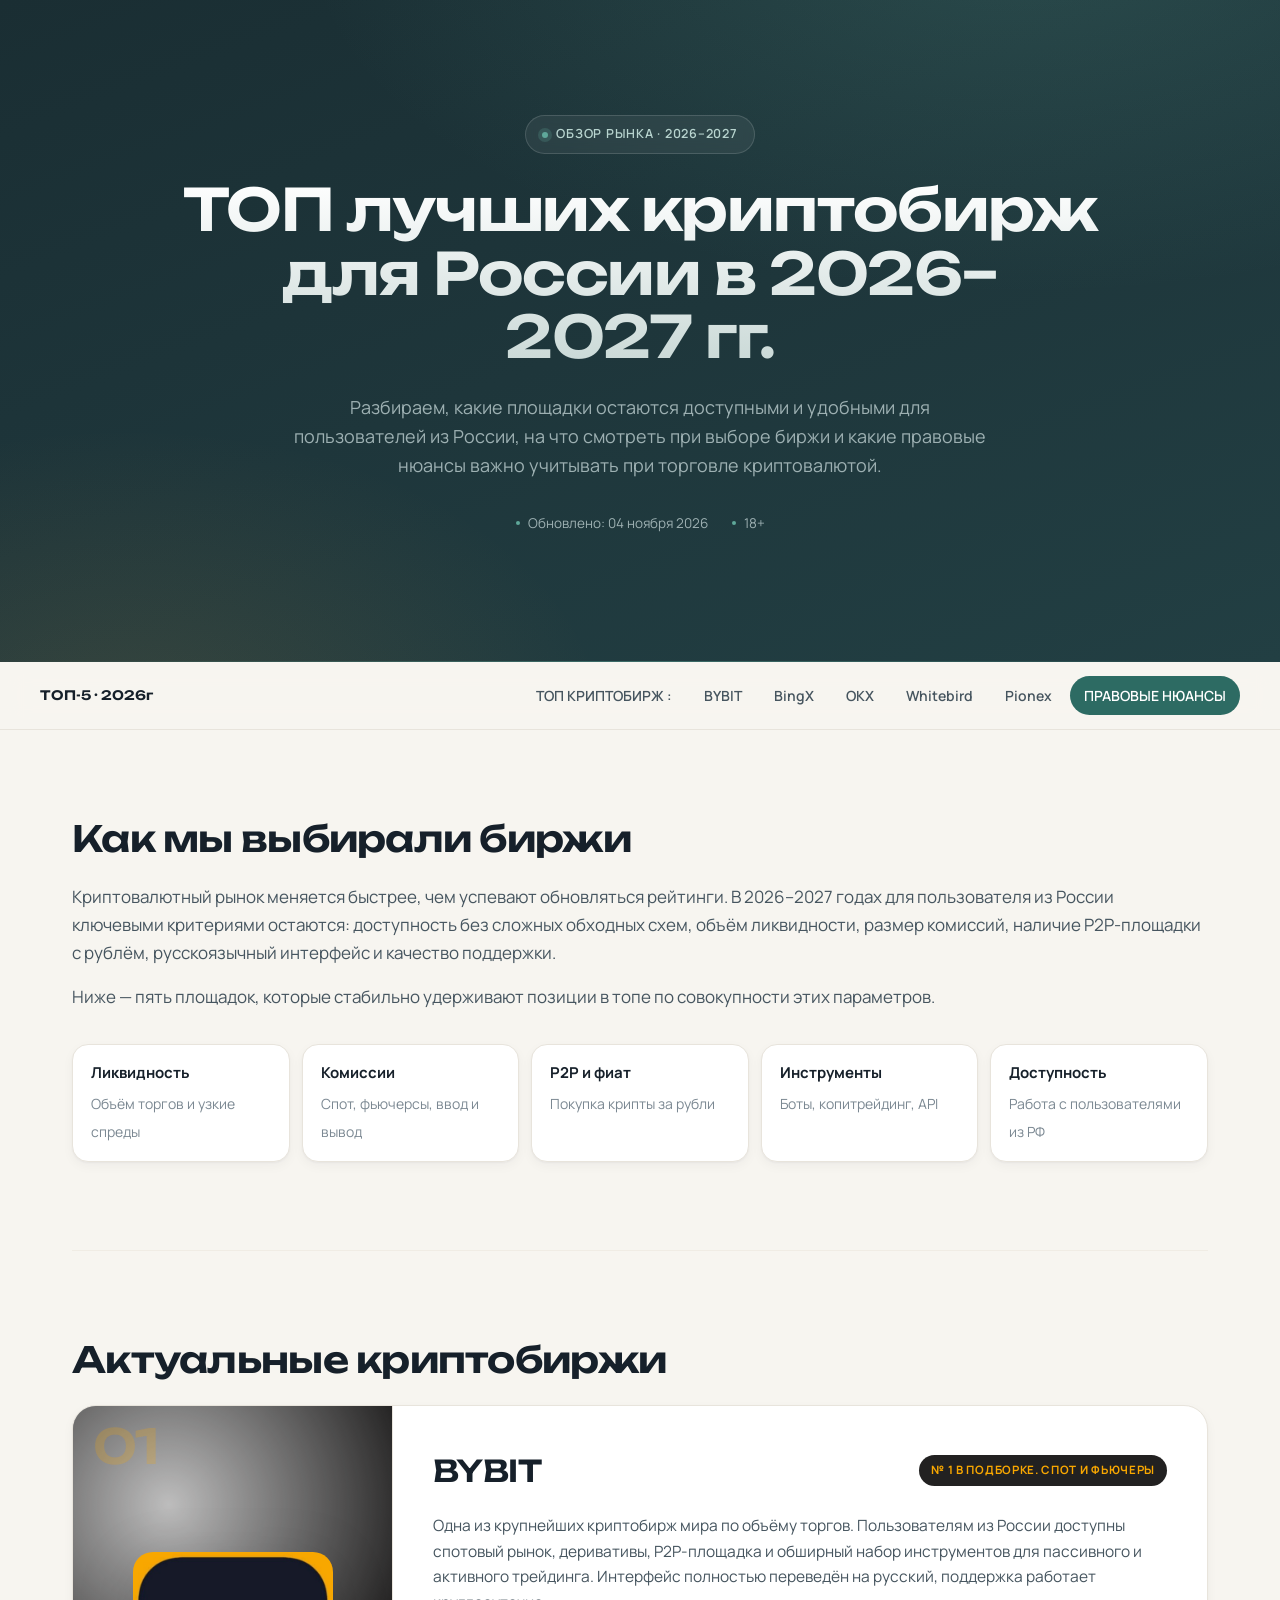
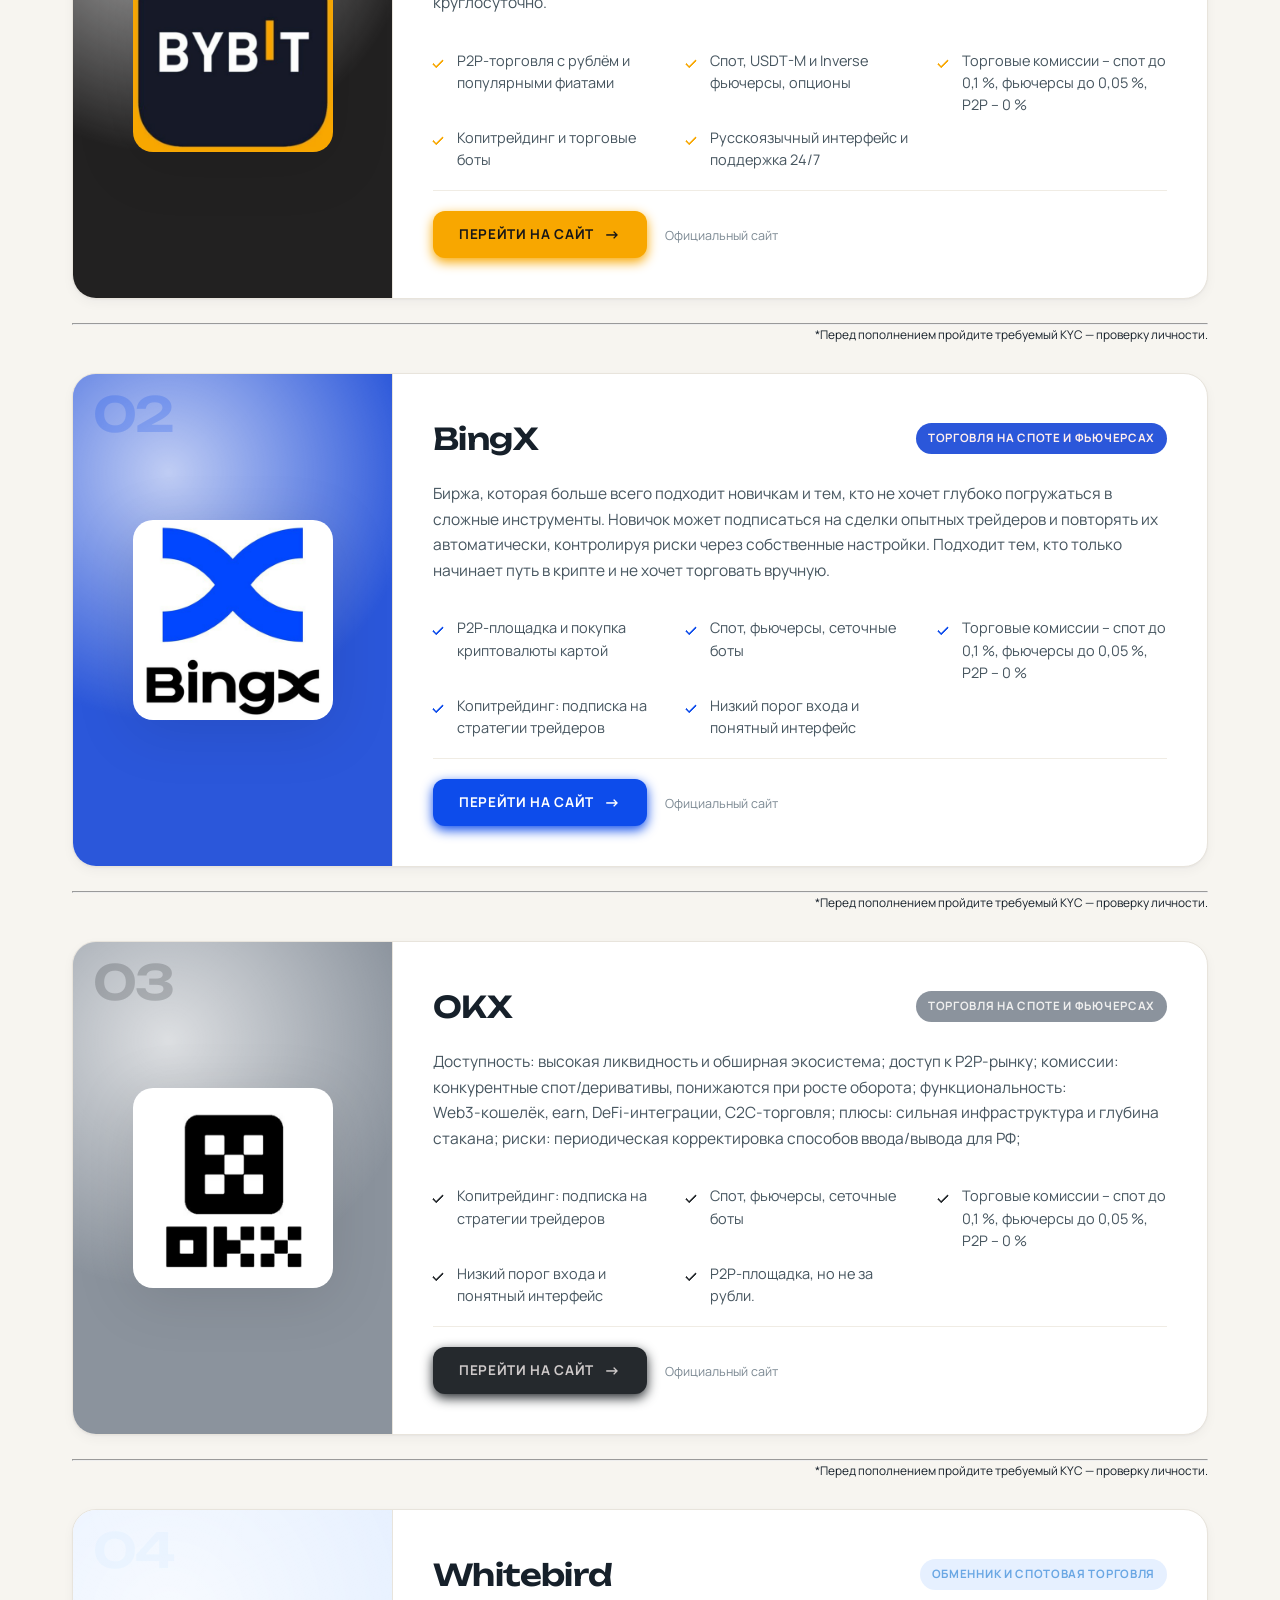
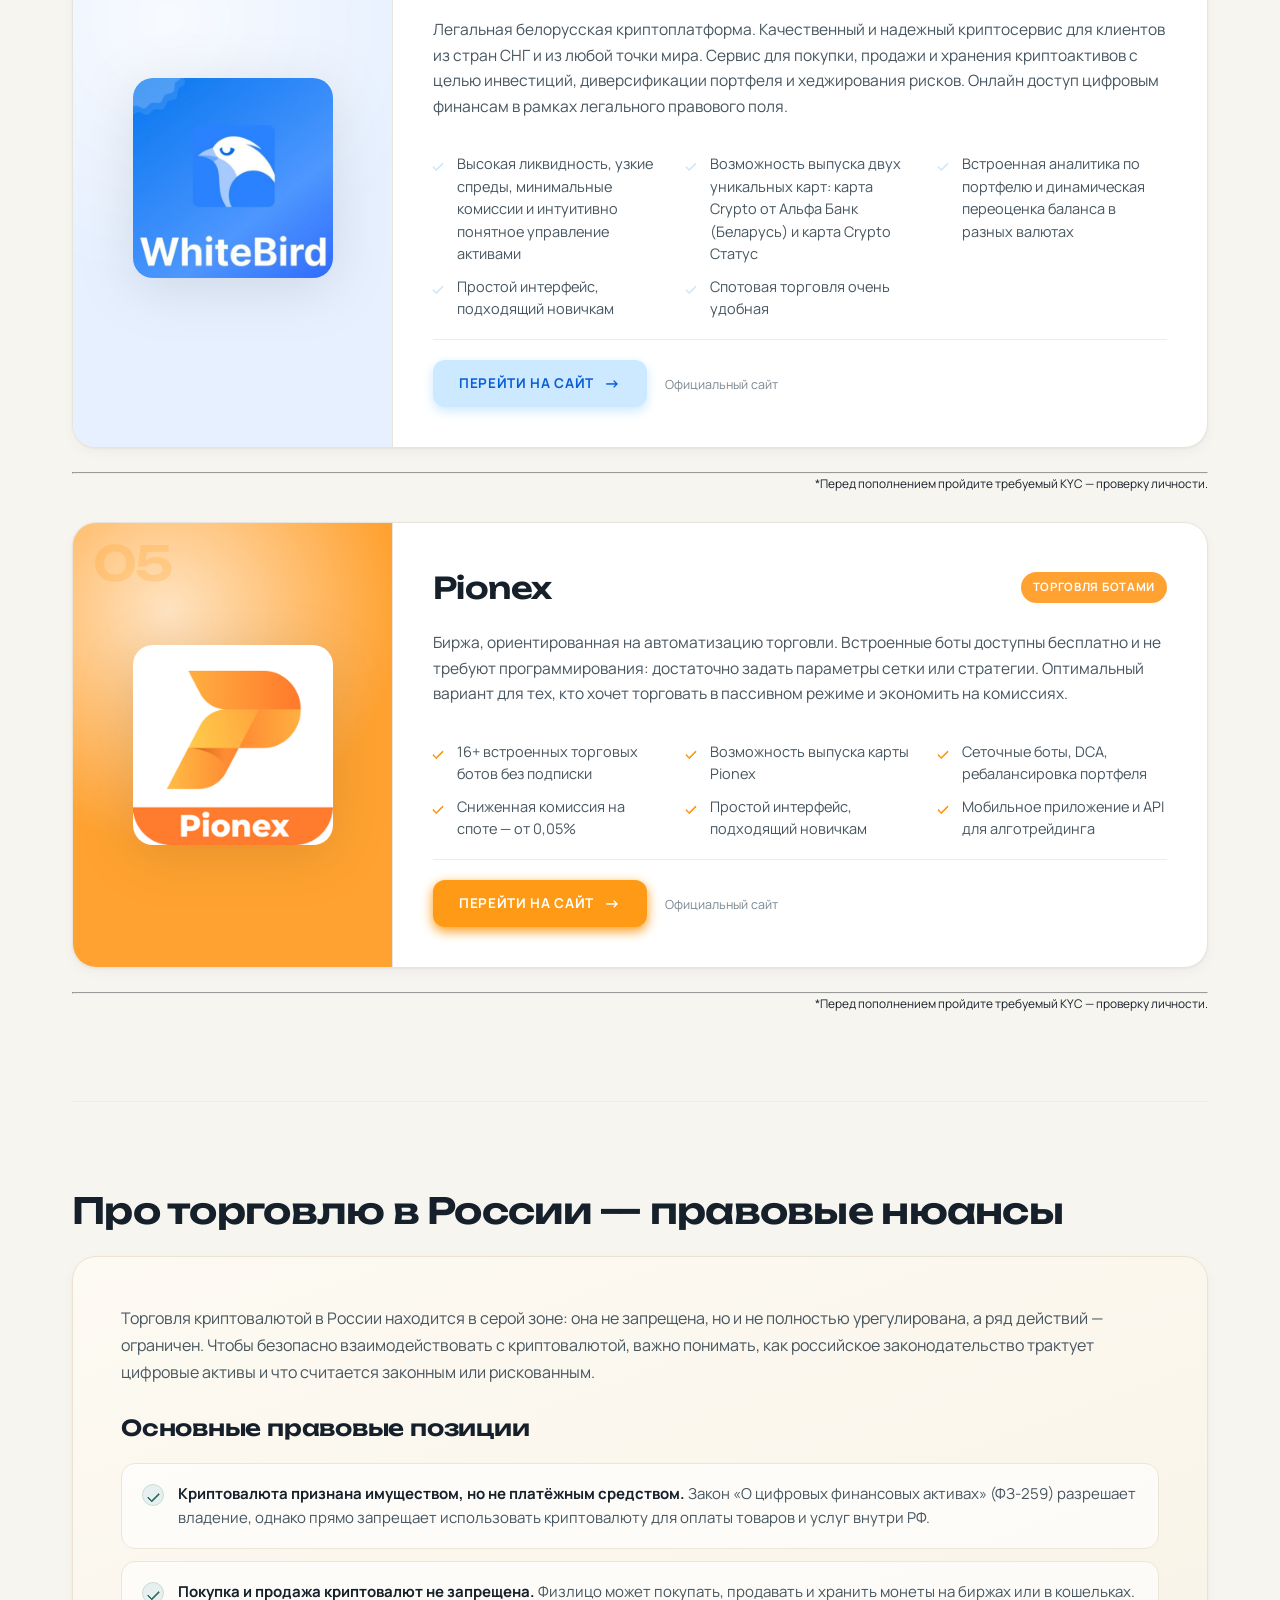
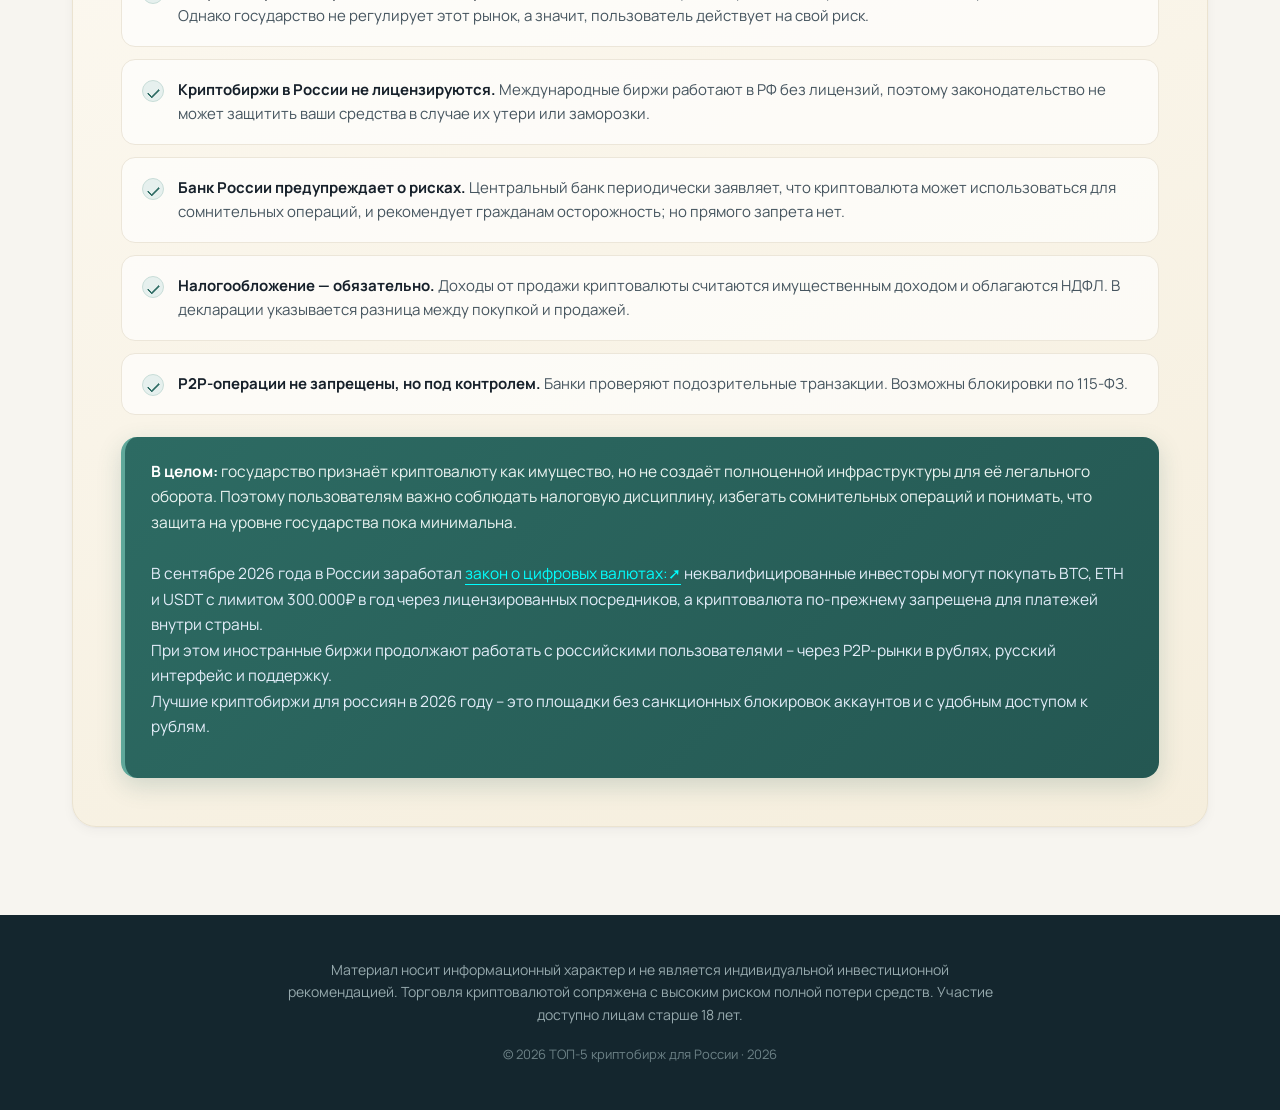
==== index.html @ c6a9bbd7 "add meta teg yandex" ====
<!DOCTYPE html>
<html lang="ru">
  <head>
    <meta charset="UTF-8" />
    <meta
      name="viewport"
      content="width=device-width, initial-scale=1, viewport-fit=cover"
    />
    <meta name="theme-color" content="#1a2e33" />

    <!-- ======================= БАЗОВЫЕ SEO-МЕТАТЕГИ ======================= -->
    <title>ТОП лучших криптобирж для России в 2026г</title>
    <meta
      name="description"
      content="Обзор актуальных криптобирж для пользователей из России в 2026–2027 годах: BYBIT, BingX, OKX, Whitebird, Pionex. Условия, комиссии, возможности и правовые нюансы торговли криптовалютой в РФ."
    />
    <meta
      name="keywords"
      content="криптобиржи для России, BYBIT для россиян, BingX, OKX, Whitebird, Pionex, P2P криптовалюта рубли, торговля криптовалютой в России, правовые нюансы криптовалют"
    />
    <meta name="author" content="akezhev" />
    <link rel="canonical" href="https://github.com/akezhev/Crypto-Review" />

    <!-- ======================== Яндекс =============================== -->
    <meta name="yandex-verification" content="6fc8ce5b889b27c7" />

    <!-- ======================= ИНДЕКСАЦИЯ ======================= -->
    <meta
      name="robots"
      content="index, follow, max-snippet:-1, max-image-preview:large, max-video-preview:-1"
    />
    <meta name="googlebot" content="index, follow" />
    <meta name="yandex" content="index, follow" />

    <!-- ======================= OPEN GRAPH ======================= -->
    <meta property="og:type" content="article" />
    <meta
      property="og:title"
      content="ТОП лучших криптобирж для России в 2026–2027 гг."
    />
    <meta
      property="og:description"
      content="BYBIT, BingX, OKX, Whitebird, Pionex — обзор актуальных криптобирж и правовые нюансы торговли криптовалютой в России."
    />
    <meta
      property="og:url"
      content="https://github.com/akezhev/Crypto-Review"
    />
    <meta
      property="og:image"
      content="https://github.com/akezhev/Crypto-Review/images/og-preview.png"
    />
    <meta property="og:image:width" content="1200" />
    <meta property="og:image:height" content="630" />
    <meta
      property="og:image:alt"
      content="ТОП-5 криптобирж для России в 2026–2027 гг."
    />
    <meta property="og:locale" content="ru_RU" />
    <meta property="og:site_name" content="ТОП-5 криптобирж · 2026–2027" />
    <meta
      property="article:published_time"
      content="2026-10-30T08:00:00+03:00"
    />
    <meta
      property="article:modified_time"
      content="2026-10-30T08:00:00+03:00"
    />
    <meta property="article:author" content="akezhev" />
    <meta property="article:section" content="Криптовалюты" />

    <!-- ======================= TWITTER / X CARDS ======================= -->
    <meta name="twitter:card" content="summary_large_image" />
    <meta
      name="twitter:title"
      content="ТОП-10 лучших криптобирж для России в 2026–2027 гг."
    />
    <meta
      name="twitter:description"
      content="BYBIT, BingX, OKX, Whitebird, Pionex — обзор актуальных криптобирж и правовые нюансы торговли криптовалютой в России."
    />
    <meta
      name="twitter:image"
      content="https://github.com/akezhev/Crypto-Review/images/og-preview.png"
    />
    <meta
      name="twitter:image:alt"
      content="ТОП-5 криптобирж для России в 2026г"
    />

    <!-- ======================= МИКРОРАЗМЕТКА SCHEMA.ORG ======================= -->
    <script type="application/ld+json">
      {
        "@context": "https://schema.org",
        "@type": "Article",
        "headline": "ТОП-10 лучших криптобирж для России в 2026–2027 гг.",
        "description": "Обзор актуальных криптобирж для пользователей из России: BYBIT, BingX, Pionex. Правовые нюансы торговли криптовалютой.",
        "image": [
          "https://github.com/akezhev/Crypto-Review/images/og-preview.png"
        ],
        "author": {
          "@type": "Person",
          "name": "akezhev",
          "url": "https://github.com/akezhev/Crypto-Review"
        },
        "publisher": {
          "@type": "Organization",
          "name": "ТОП-10 криптобирж · 2026–2027",
          "logo": {
            "@type": "ImageObject",
            "url": "https://github.com/akezhev/Crypto-Review/images/logo.png"
          }
        },
        "datePublished": "2026-10-30",
        "dateModified": "2026-10-30",
        "inLanguage": "ru",
        "articleSection": "Криптовалюты",
        "keywords": "криптобиржи для России, BYBIT, BingX, Pionex, P2P, правовые нюансы"
      }
    </script>

    <!-- ======================= ШРИФТЫ И СТИЛИ ======================= -->
    <link rel="preconnect" href="https://fonts.googleapis.com" />
    <link rel="preconnect" href="https://fonts.gstatic.com" crossorigin />
    <link
      href="https://fonts.googleapis.com/css2?family=Manrope:wght@400;500;600;700;800&family=Unbounded:wght@500;600;700&display=swap"
      rel="stylesheet"
    />

    <link rel="stylesheet" href="style.css" />
    <link rel="stylesheet" href="standarts.css" />
    <link
      rel="icon"
      href="data:image/svg+xml,<svg xmlns='http://www.w3.org/2000/svg' viewBox='0 0 100 100'><text y='.9em' font-size='90'>₿</text></svg>"
    />
  </head>
  <body>
    <div class="progress" id="progress" aria-hidden="true"></div>

    <!-- ================= HERO ================= -->
    <header class="hero">
      <div class="container hero__inner">
        <span class="badge">Обзор рынка · 2026–2027</span>

        <h1 class="hero__title">
          ТОП лучших криптобирж<br />
          для России в 2026–2027&nbsp;гг.
        </h1>

        <p class="hero__lead">
          Разбираем, какие площадки остаются доступными и удобными для
          пользователей из России, на что смотреть при выборе биржи и какие
          правовые нюансы важно учитывать при торговле криптовалютой.
        </p>

        <ul class="hero__meta">
          <li>Обновлено: 04 ноября 2026</li>
          <li>18+</li>
        </ul>
      </div>
    </header>

    <!-- ================= NAV ================= -->
    <nav class="topnav" aria-label="Навигация по статье">
      <div class="container topnav__inner">
        <span class="topnav__title">ТОП-5 · 2026г</span>
        <ul class="topnav__list">
          <li><a href="#intro">ТОП КРИПТОБИРЖ :</a></li>
          <li><a href="#bybit">BYBIT</a></li>
          <li><a href="#bingx">BingX</a></li>
          <li><a href="#okx">OKX</a></li>
          <li><a href="#whitebird">Whitebird</a></li>
          <li><a href="#pionex">Pionex</a></li>
          <li><a href="#legal">ПРАВОВЫЕ НЮАНСЫ</a></li>
        </ul>
      </div>
    </nav>

    <!-- ================= MAIN ================= -->
    <main>
      <div class="container">
        <!-- INTRO -->
        <section id="intro" class="section reveal">
          <h2 class="section__title">Как мы выбирали биржи</h2>
          <p>
            Криптовалютный рынок меняется быстрее, чем успевают обновляться
            рейтинги. В 2026–2027 годах для пользователя из России ключевыми
            критериями остаются: доступность без сложных обходных схем, объём
            ликвидности, размер комиссий, наличие P2P-площадки с рублём,
            русскоязычный интерфейс и качество поддержки.
          </p>
          <p>
            Ниже — пять площадок, которые стабильно удерживают позиции в топе по
            совокупности этих параметров.
          </p>

          <ul class="criteria">
            <li>
              <strong>Ликвидность</strong
              ><span>Объём торгов и узкие спреды</span>
            </li>
            <li>
              <strong>Комиссии</strong><span>Спот, фьючерсы, ввод и вывод</span>
            </li>
            <li>
              <strong>P2P и фиат</strong><span>Покупка крипты за рубли</span>
            </li>
            <li>
              <strong>Инструменты</strong><span>Боты, копитрейдинг, API</span>
            </li>
            <li>
              <strong>Доступность</strong
              ><span>Работа с пользователями из РФ</span>
            </li>
          </ul>
        </section>

        <!-- EXCHANGES -->
        <section class="section" id="exchanges">
          <h2 class="section__title">Актуальные криптобиржи</h2>

          <!-- BYBIT -->
          <article
            class="exchange reveal"
            id="bybit"
            style="
              --brand: #f8a700;
              --brand-soft: #222121;
              --brand-ink: #f8a700;
              --btn-text: #161617;
            "
          >
            <div class="exchange__media">
              <span class="exchange__num" aria-hidden="true">01</span>
              <img
                src="images/bybit.png"
                alt="Лого BYBIT"
                loading="lazy"
                width="480"
                height="480"
              />
              <span class="exchange__placeholder" aria-hidden="true"
                >BYBIT</span
              >
            </div>

            <div class="exchange__body">
              <div class="exchange__head">
                <h3 class="exchange__title">BYBIT</h3>
                <span class="tag">№ 1 в подборке. Cпот и фьючеры</span>
              </div>

              <p class="exchange__desc">
                Одна из крупнейших криптобирж мира по объёму торгов.
                Пользователям из России доступны спотовый рынок, деривативы,
                P2P-площадка и обширный набор инструментов для пассивного и
                активного трейдинга. Интерфейс полностью переведён на русский,
                поддержка работает круглосуточно.
              </p>

              <ul class="features">
                <li>P2P-торговля с рублём и популярными фиатами</li>
                <li>Спот, USDT-M и Inverse фьючерсы, опционы</li>
                <li>
                  Торговые комиссии – спот до 0,1 %, фьючерсы до 0,05 %, P2P – 0
                  %
                </li>
                <li>Копитрейдинг и торговые боты</li>
                <li>Русскоязычный интерфейс и поддержка 24/7</li>
              </ul>

              <div class="exchange__footer">
                <a
                  class="btn"
                  href="#"
                  data-ref="bybit"
                  target="_blank"
                  rel="noopener noreferrer nofollow sponsored"
                >
                  Перейти на сайт
                </a>
                <a
                  class="link_offical_site"
                  href="https://www.bybit.com/invite?ref=460JR2&medium=referral&utm_campaign=evergreen&share_to=link"
                  data-ref="bybit"
                  target="_blank"
                  rel="noopener noreferrer nofollow sponsored"
                  ><span class="note">Официальный сайт</span></a
                >
              </div>
            </div>
          </article>
          <hr />
          <div style="text-align: right; font-size: 0.7em">
            <span
              >*Перед пополнением пройдите требуемый KYC — проверку
              личности.</span
            >
          </div>
          <br />

          <!-- BingX -->
          <article
            class="exchange reveal"
            id="bingx"
            style="
              --brand: #0d4ceb;
              --brand-soft: #2b57da;
              --brand-ink: #ffeeee;
              --btn-text: #ffffff;
            "
          >
            <div class="exchange__media">
              <span class="exchange__num" aria-hidden="true">02</span>
              <img
                src="images/bingx.png"
                alt="Лого BingX"
                loading="lazy"
                width="480"
                height="480"
              />
              <span class="exchange__placeholder" aria-hidden="true"
                >BingX</span
              >
            </div>

            <div class="exchange__body">
              <div class="exchange__head">
                <h3 class="exchange__title">BingX</h3>
                <span class="tag">Торговля на споте и фьючерсах</span>
              </div>

              <p class="exchange__desc">
                Биржа, которая больше всего подходит новичкам и тем, кто не
                хочет глубоко погружаться в сложные инструменты. Новичок может
                подписаться на сделки опытных трейдеров и повторять их
                автоматически, контролируя риски через собственные настройки.
                Подходит тем, кто только начинает путь в крипте и не хочет
                торговать вручную.
              </p>

              <ul class="features">
                <li>P2P-площадка и покупка криптовалюты картой</li>
                <li>Спот, фьючерсы, сеточные боты</li>
                <li>
                  Торговые комиссии – спот до 0,1 %, фьючерсы до 0,05 %, P2P – 0
                  %
                </li>
                <li>Копитрейдинг: подписка на стратегии трейдеров</li>
                <li>Низкий порог входа и понятный интерфейс</li>
              </ul>

              <div class="exchange__footer">
                <a
                  class="btn"
                  href="#"
                  data-ref="bingx"
                  target="_blank"
                  rel="noopener noreferrer nofollow sponsored"
                >
                  Перейти на сайт
                </a>
                <a
                  class="link_offical_site"
                  href="https://bingxdao.com/invite/PMY2YU/"
                  data-ref="bingx"
                  target="_blank"
                  rel="noopener noreferrer nofollow sponsored"
                  ><span class="note">Официальный сайт</span></a
                >
              </div>
            </div>
          </article>
          <hr />
          <div style="text-align: right; font-size: 0.7em">
            <span
              >*Перед пополнением пройдите требуемый KYC — проверку
              личности.</span
            >
          </div>
          <br />

          <!-- OKX -->
          <article
            class="exchange reveal"
            id="okx"
            style="
              --brand: #25292d;
              --brand-soft: #8b939d;
              --brand-ink: #efefef;
              --btn-text: #cfcaca;
            "
          >
            <div class="exchange__media">
              <span class="exchange__num" aria-hidden="true">03</span>
              <img
                src="images/okx.png"
                alt="Лого OKX"
                loading="lazy"
                width="480"
                height="480"
              />
              <span class="exchange__placeholder" aria-hidden="true">OKX</span>
            </div>

            <div class="exchange__body">
              <div class="exchange__head">
                <h3 class="exchange__title">OKX</h3>
                <span class="tag">Торговля на споте и фьючерсах</span>
              </div>

              <p class="exchange__desc">
                Доступность: высокая ликвидность и обширная экосистема; доступ к
                P2P‑рынку; комиссии: конкурентные спот/деривативы, понижаются
                при росте оборота; функциональность: Web3‑кошелёк, earn,
                DeFi‑интеграции, C2C‑торговля; плюсы: сильная инфраструктура и
                глубина стакана; риски: периодическая корректировка способов
                ввода/вывода для РФ;
              </p>

              <ul class="features">
                <li>Копитрейдинг: подписка на стратегии трейдеров</li>
                <li>Спот, фьючерсы, сеточные боты</li>
                <li>
                  Торговые комиссии – спот до 0,1 %, фьючерсы до 0,05 %, P2P – 0
                  %
                </li>
                <li>Низкий порог входа и понятный интерфейс</li>
                <li>P2P-площадка, но не за рубли.</li>
              </ul>

              <div class="exchange__footer">
                <a
                  class="btn"
                  href="#"
                  data-ref="okx"
                  target="_blank"
                  rel="noopener noreferrer nofollow sponsored"
                >
                  Перейти на сайт
                </a>
                <a
                  class="link_offical_site"
                  href="https://www.okx.com/ru/download?pageSource=referral&channelId=vcrypto&first_ref=cryptop.online&deeplink=okx%3A%2F%2Fminiapp%3Fappid%3Dreferral%26pageurl%3D%252Freferral%252Fhome%26dragToDismiss%3D1%26requireauth%3D1%26openMiniProgramStyle%3D1"
                  data-ref="okx"
                  target="_blank"
                  rel="noopener noreferrer nofollow sponsored"
                  ><span class="note">Официальный сайт</span></a
                >
              </div>
            </div>
          </article>
          <hr />
          <div style="text-align: right; font-size: 0.7em">
            <span
              >*Перед пополнением пройдите требуемый KYC — проверку
              личности.</span
            >
          </div>
          <br />

          <!-- Whitebird -->
          <article
            class="exchange reveal"
            id="whitebird"
            style="
              --brand: #cde9ff;
              --brand-soft: #e6f0ff;
              --brand-ink: #6aa7e4;
              --btn-text: #095ed5;
            "
          >
            <div class="exchange__media">
              <span class="exchange__num" aria-hidden="true">04</span>
              <img
                src="images/whitebird.png"
                alt="Лого Whitebird"
                loading="lazy"
                width="480"
                height="480"
              />
              <span class="exchange__placeholder" aria-hidden="true"
                >Whitebird</span
              >
            </div>

            <div class="exchange__body">
              <div class="exchange__head">
                <h3 class="exchange__title">Whitebird</h3>
                <span class="tag">Обменник и спотовая торговля</span>
              </div>

              <p class="exchange__desc">
                Легальная белорусская криптоплатформа. Качественный и надежный
                криптосервис для клиентов из стран СНГ и из любой точки мира.
                Сервис для покупки, продажи и хранения криптоактивов c целью
                инвестиций, диверсификации портфеля и хеджирования рисков.
                Онлайн доступ цифровым финансам в рамках легального правового
                поля.
              </p>

              <ul class="features">
                <li>
                  Высокая ликвидность, узкие спреды, минимальные комиссии и
                  интуитивно понятное управление активами
                </li>
                <li>
                  Возможность выпуска двух уникальных карт: карта Crypto от
                  Альфа Банк (Беларусь) и карта Crypto Статус
                </li>
                <li>
                  Встроенная аналитика по портфелю и динамическая переоценка
                  баланса в разных валютах
                </li>
                <li>Простой интерфейс, подходящий новичкам</li>
                <li>Спотовая торговля очень удобная</li>
              </ul>

              <div class="exchange__footer">
                <a
                  class="btn"
                  href="#"
                  data-ref="whitebird"
                  target="_blank"
                  rel="noopener noreferrer nofollow sponsored"
                >
                  Перейти на сайт
                </a>
                <a
                  class="link_offical_site"
                  href="https://whitebird.io/signup?refid=DoiV8rdtBWJiGQ"
                  data-ref="whitebird"
                  target="_blank"
                  rel="noopener noreferrer nofollow sponsored"
                  ><span class="note">Официальный сайт</span></a
                >
              </div>
            </div>
          </article>
          <hr />
          <div style="text-align: right; font-size: 0.7em">
            <span
              >*Перед пополнением пройдите требуемый KYC — проверку
              личности.</span
            >
          </div>
          <br />

          <!-- Pionex -->
          <article
            class="exchange reveal"
            id="pionex"
            style="
              --brand: #ff9a16;
              --brand-soft: #ffa231;
              --brand-ink: #ffffff;
              --btn-text: #ffffff;
            "
          >
            <div class="exchange__media">
              <span class="exchange__num" aria-hidden="true">05</span>
              <img
                src="images/pionex.png"
                alt="Лого Pionex"
                loading="lazy"
                width="480"
                height="480"
              />
              <span class="exchange__placeholder" aria-hidden="true"
                >Pionex</span
              >
            </div>

            <div class="exchange__body">
              <div class="exchange__head">
                <h3 class="exchange__title">Pionex</h3>
                <span class="tag">Торговля ботами</span>
              </div>

              <p class="exchange__desc">
                Биржа, ориентированная на автоматизацию торговли. Встроенные
                боты доступны бесплатно и не требуют программирования:
                достаточно задать параметры сетки или стратегии. Оптимальный
                вариант для тех, кто хочет торговать в пассивном режиме и
                экономить на комиссиях.
              </p>

              <ul class="features">
                <li>16+ встроенных торговых ботов без подписки</li>
                <li>Возможность выпуска карты Pionex</li>
                <li>Сеточные боты, DCA, ребалансировка портфеля</li>
                <li>Сниженная комиссия на споте — от 0,05%</li>
                <li>Простой интерфейс, подходящий новичкам</li>
                <li>Мобильное приложение и API для алготрейдинга</li>
              </ul>

              <div class="exchange__footer">
                <a
                  class="btn"
                  href="#"
                  data-ref="pionex"
                  target="_blank"
                  rel="noopener noreferrer nofollow sponsored"
                >
                  Перейти на сайт
                </a>
                <a
                  class="link_offical_site"
                  href="https://accounts.pionex.com/ru/signUp?r=08uCq3BCqWP"
                  data-ref="pionex"
                  target="_blank"
                  rel="noopener noreferrer nofollow sponsored"
                  ><span class="note">Официальный сайт</span></a
                >
              </div>
            </div>
          </article>
          <hr />
          <div style="text-align: right; font-size: 0.7em">
            <span
              >*Перед пополнением пройдите требуемый KYC — проверку
              личности.</span
            >
          </div>
        </section>

        <!-- LEGAL -->
        <section class="section reveal" id="legal">
          <h2 class="section__title">
            Про торговлю в России — правовые нюансы
          </h2>

          <div class="legal-box">
            <p class="legal__intro">
              Торговля криптовалютой в России находится в серой зоне: она не
              запрещена, но и не полностью урегулирована, а ряд действий —
              ограничен. Чтобы безопасно взаимодействовать с криптовалютой,
              важно понимать, как российское законодательство трактует цифровые
              активы и что считается законным или рискованным.
            </p>

            <h3 class="legal__subtitle">Основные правовые позиции</h3>

            <ul class="legal__list">
              <li>
                <strong
                  >Криптовалюта признана имуществом, но не платёжным
                  средством.</strong
                >
                Закон «О цифровых финансовых активах» (ФЗ-259) разрешает
                владение, однако прямо запрещает использовать криптовалюту для
                оплаты товаров и услуг внутри РФ.
              </li>
              <li>
                <strong>Покупка и продажа криптовалют не запрещена.</strong>
                Физлицо может покупать, продавать и хранить монеты на биржах или
                в кошельках. Однако государство не регулирует этот рынок, а
                значит, пользователь действует на свой риск.
              </li>
              <li>
                <strong>Криптобиржи в России не лицензируются.</strong>
                Международные биржи работают в РФ без лицензий, поэтому
                законодательство не может защитить ваши средства в случае их
                утери или заморозки.
              </li>
              <li>
                <strong>Банк России предупреждает о рисках.</strong>
                Центральный банк периодически заявляет, что криптовалюта может
                использоваться для сомнительных операций, и рекомендует
                гражданам осторожность; но прямого запрета нет.
              </li>
              <li>
                <strong>Налогообложение — обязательно.</strong>
                Доходы от продажи криптовалюты считаются имущественным доходом и
                облагаются НДФЛ. В декларации указывается разница между покупкой
                и продажей.
              </li>
              <li>
                <strong>P2P-операции не запрещены, но под контролем.</strong>
                Банки проверяют подозрительные транзакции. Возможны блокировки
                по 115-ФЗ.
              </li>
            </ul>

            <div class="callout">
              <strong>В целом:</strong> государство признаёт криптовалюту как
              имущество, но не создаёт полноценной инфраструктуры для её
              легального оборота. Поэтому пользователям важно соблюдать
              налоговую дисциплину, избегать сомнительных операций и понимать,
              что защита на уровне государства пока минимальна.
              <br />
              <br />
              <p style="color: #e3edf9">
                В сентябре 2026 года в России заработал
                <a
                  class="link_law_on_digital_currencies"
                  href="https://sozd.duma.gov.ru/bill/1194918-8"
                  target="_blank"
                  rel="noopener noreferrer nofollow sponsored"
                  >закон о цифровых валютах:➚</a
                >
                неквалифицированные инвесторы могут покупать BTC, ETH и USDT с
                лимитом 300.000₽ в год через лицензированных посредников, а
                криптовалюта по-прежнему запрещена для платежей внутри страны.
                <br />При этом иностранные биржи продолжают работать с
                российскими пользователями – через P2P-рынки в рублях, русский
                интерфейс и поддержку. <br />Лучшие криптобиржи для россиян в
                2026 году – это площадки без санкционных блокировок аккаунтов и
                с удобным доступом к рублям.
              </p>
            </div>
          </div>
        </section>
      </div>
    </main>

    <!-- ================= FOOTER ================= -->
    <footer class="footer">
      <div class="container">
        <p class="footer__disclaimer">
          Материал носит информационный характер и не является индивидуальной
          инвестиционной рекомендацией. Торговля криптовалютой сопряжена с
          высоким риском полной потери средств. Участие доступно лицам старше 18
          лет.
        </p>
        <p class="footer__copy">
          © <span id="year">2026</span> ТОП-5 криптобирж для России · 2026
        </p>
      </div>
    </footer>

    <button class="to-top" id="toTop" aria-label="Наверх">
      <svg
        width="20"
        height="20"
        viewBox="0 0 24 24"
        fill="none"
        stroke="currentColor"
        stroke-width="2.5"
        stroke-linecap="round"
        stroke-linejoin="round"
        aria-hidden="true"
      >
        <path d="M12 19V5M5 12l7-7 7 7" />
      </svg>
    </button>

    <script src="script.js" defer></script>
  </body>
</html>
---- style.css ----
/* =========================================================
   1. RESET & ПЕРЕМЕННЫЕ
   ========================================================= */
*,
*::before,
*::after {
  box-sizing: border-box;
}
* {
  margin: 0;
}

:root {
  --bg: #f7f5f0;
  --surface: #ffffff;
  --surface-alt: #fbf9f4;
  --ink: #16202a;
  --ink-soft: #46555f;
  --muted: #7b8892;
  --line: #e8e4dc;
  --line-soft: #f0ece4;

  --accent: #2d6b63;
  --accent-hover: #245752;
  --accent-soft: #e6f0ee;
  --gold: #b98a45;

  --hero-ink: #eef4f3;
  --hero-muted: #9db0b2;

  --radius-lg: 24px;
  --radius-md: 16px;
  --radius-sm: 10px;

  --shadow-sm: 0 1px 2px rgba(22, 32, 42, 0.04),
    0 4px 12px rgba(22, 32, 42, 0.04);
  --shadow-md: 0 4px 16px rgba(22, 32, 42, 0.06),
    0 16px 40px rgba(22, 32, 42, 0.06);
  --shadow-lg: 0 8px 24px rgba(22, 32, 42, 0.08),
    0 28px 64px rgba(22, 32, 42, 0.1);

  --font-sans: "Manrope", system-ui, -apple-system, "Segoe UI", Roboto,
    sans-serif;
  --font-display: "Unbounded", "Manrope", system-ui, sans-serif;

  /* Горизонтальные отступы контейнера */
  --gutter: clamp(16px, 4vw, 32px);
  /* Безопасные зоны для iPhone с «чёлкой» */
  --safe-left: env(safe-area-inset-left, 0px);
  --safe-right: env(safe-area-inset-right, 0px);
  --safe-top: env(safe-area-inset-top, 0px);
  --safe-bottom: env(safe-area-inset-bottom, 0px);
}

html {
  scroll-behavior: smooth;
  -webkit-text-size-adjust: 100%;
  text-size-adjust: 100%;
  /* ✅ Безопасная защита от горизонтального переполнения.
        clip не создаёт scroll-контейнер, поэтому sticky-нав не ломается. */
  overflow-x: hidden;
  overflow-x: clip;
}
@media (prefers-reduced-motion: reduce) {
  html {
    scroll-behavior: auto;
  }
}

body {
  font-family: var(--font-sans);
  font-size: 17px;
  line-height: 1.65;
  color: var(--ink);
  background: var(--bg);
  -webkit-font-smoothing: antialiased;
  -moz-osx-font-smoothing: grayscale;
  text-rendering: optimizeLegibility;
  -webkit-tap-highlight-color: transparent;
}

img {
  max-width: 100%;
  height: auto;
  display: block;
}
a {
  color: inherit;
  text-decoration: none;
}
a:hover {
  cursor: pointer;
}
button {
  font: inherit;
}
ul {
  min-width: 0;
}
p {
  overflow-wrap: break-word;
}

[id] {
  scroll-margin-top: 90px;
}

/* ✅ Контейнер с учётом safe-area на iPhone (ландшафт) */
.container {
  width: 100%;
  max-width: 1200px;
  margin: 0 auto;
  padding-left: max(var(--gutter), var(--safe-left));
  padding-right: max(var(--gutter), var(--safe-right));
}

/* =========================================================
      2. PROGRESS BAR
      ========================================================= */
.progress {
  position: fixed;
  top: 0;
  left: 0;
  height: 3px;
  width: 0%;
  background: linear-gradient(90deg, var(--accent) 0%, #5fa89a 100%);
  z-index: 100;
  transition: width 0.12s linear;
}

/* =========================================================
      3. HERO
      ========================================================= */
.hero {
  position: relative;
  overflow: hidden;
  padding: calc(var(--safe-top) + clamp(56px, 9vw, 120px)) 0
    clamp(64px, 10vw, 132px);
  color: var(--hero-ink);
  text-align: center;
  background: radial-gradient(
      1200px 600px at 80% -10%,
      rgba(95, 168, 154, 0.2),
      transparent 60%
    ),
    radial-gradient(
      800px 500px at 10% 110%,
      rgba(200, 147, 66, 0.14),
      transparent 60%
    ),
    linear-gradient(160deg, #1a2e33 0%, #1e363b 50%, #223f43 100%);
}
.hero::after {
  content: "";
  position: absolute;
  left: 0;
  right: 0;
  bottom: 0;
  height: 1px;
  background: linear-gradient(
    90deg,
    transparent,
    rgba(95, 168, 154, 0.45),
    transparent
  );
}
.hero__inner {
  position: relative;
  z-index: 1;
}

.badge {
  display: inline-flex;
  align-items: center;
  gap: 8px;
  padding: 8px 16px;
  max-width: 100%;
  border-radius: 999px;
  font-size: 12.5px;
  font-weight: 600;
  letter-spacing: 0.06em;
  text-transform: uppercase;
  color: #b8d4cf;
  background: rgba(255, 255, 255, 0.06);
  border: 1px solid rgba(255, 255, 255, 0.14);
  backdrop-filter: blur(6px);
  -webkit-backdrop-filter: blur(6px);
  white-space: nowrap;
}
.badge::before {
  content: "";
  flex: 0 0 auto;
  width: 6px;
  height: 6px;
  border-radius: 50%;
  background: #5fa89a;
  box-shadow: 0 0 0 4px rgba(95, 168, 154, 0.22);
}

.hero__title {
  max-width: 920px;
  margin: 24px auto 24px;
  font-family: var(--font-display);
  font-size: clamp(26px, 5.2vw, 58px);
  font-weight: 600;
  line-height: 1.1;
  letter-spacing: -0.025em;
  background: linear-gradient(180deg, #ffffff 0%, #b8ccc9 130%);
  -webkit-background-clip: text;
  background-clip: text;
  color: transparent;
  /* ✅ Длинные слова не выйдут за пределы экрана */
  overflow-wrap: anywhere;
  word-break: break-word;
}

.hero__lead {
  max-width: 700px;
  margin: 0 auto;
  font-size: clamp(15px, 1.8vw, 18px);
  line-height: 1.6;
  color: var(--hero-muted);
}

.hero__meta {
  display: flex;
  flex-wrap: wrap;
  justify-content: center;
  gap: 10px 24px;
  margin: 32px 0 0;
  padding: 0;
  list-style: none;
  font-size: 13.5px;
  color: var(--hero-muted);
}
.hero__meta li {
  display: inline-flex;
  align-items: center;
  gap: 8px;
}
.hero__meta li::before {
  content: "";
  width: 4px;
  height: 4px;
  border-radius: 50%;
  background: #5fa89a;
}

/* =========================================================
      4. STICKY NAV
      ========================================================= */
.topnav {
  position: sticky;
  top: 0;
  z-index: 50;
  background: rgba(247, 245, 240, 0.86);
  backdrop-filter: saturate(180%) blur(14px);
  -webkit-backdrop-filter: saturate(180%) blur(14px);
  border-bottom: 1px solid var(--line);
}
.topnav__inner {
  display: flex;
  align-items: center;
  justify-content: space-between;
  gap: 24px;
  padding: 14px 0;
  overflow-x: auto;
  overflow-y: hidden;
  scrollbar-width: none;
  -webkit-overflow-scrolling: touch;
}
.topnav__inner::-webkit-scrollbar {
  display: none;
}

.topnav__title {
  font-family: var(--font-display);
  font-size: 13px;
  font-weight: 600;
  color: var(--ink);
  white-space: nowrap;
  flex: 0 0 auto;
}

.topnav__list {
  display: flex;
  gap: 4px;
  margin: 0;
  padding: 0;
  list-style: none;
  flex: 0 0 auto;
}
.topnav__list a {
  display: block;
  padding: 8px 14px;
  border-radius: 999px;
  font-size: 14px;
  font-weight: 600;
  color: var(--ink-soft);
  text-decoration: none;
  white-space: nowrap;
  transition: background 0.2s ease, color 0.2s ease;
}
.topnav__list a:hover {
  background: var(--accent-soft);
  color: var(--accent);
}
.topnav__list a.is-active {
  background: var(--accent);
  color: #fff;
}

/* =========================================================
      5. СЕКЦИИ
      ========================================================= */
.section {
  padding: clamp(40px, 8vw, 88px) 0;
  border-bottom: 1px solid var(--line-soft);
}
.section:last-child {
  border-bottom: none;
}

.section__title {
  font-family: var(--font-display);
  font-size: clamp(22px, 3.4vw, 36px);
  font-weight: 600;
  line-height: 1.15;
  letter-spacing: -0.02em;
  margin-bottom: 24px;
  color: var(--ink);
  overflow-wrap: break-word;
}

.section p {
  max-width: auto;
  margin-bottom: 16px;
  color: var(--ink-soft);
}

/* =========================================================
      6. КРИТЕРИИ
      ========================================================= */
.criteria {
  display: grid;
  grid-template-columns: repeat(auto-fit, minmax(min(100%, 200px), 1fr));
  gap: 12px;
  margin: 32px 0 0;
  padding: 0;
  list-style: none;
}
.criteria li {
  padding: 16px 18px;
  background: var(--surface);
  border: 1px solid var(--line);
  border-radius: var(--radius-md);
  box-shadow: var(--shadow-sm);
  transition: transform 0.25s ease, box-shadow 0.25s ease,
    border-color 0.25s ease;
}
.criteria li:hover {
  transform: translateY(-2px);
  box-shadow: var(--shadow-md);
  border-color: #d8d2c6;
}
.criteria strong {
  display: block;
  margin-bottom: 4px;
  font-size: 15px;
  font-weight: 700;
  color: var(--ink);
}
.criteria span {
  font-size: 14px;
  color: var(--muted);
}

/* =========================================================
      7. КАРТОЧКИ БИРЖ
      ========================================================= */
.exchange {
  display: grid;
  grid-template-columns: 320px minmax(0, 1fr);
  margin-bottom: 24px;
  background: var(--surface);
  border: 1px solid var(--line);
  border-radius: var(--radius-lg);
  overflow: hidden;
  box-shadow: var(--shadow-sm);
  transition: box-shadow 0.3s ease, transform 0.3s ease, border-color 0.3s ease;
}
.exchange:last-child {
  margin-bottom: 0;
}

/* hover только на устройствах с настоящим курсором */
@media (hover: hover) {
  .exchange:hover {
    transform: translateY(-2px);
    box-shadow: var(--shadow-lg);
    border-color: #d8d2c6;
  }
}

.exchange__media {
  position: relative;
  display: flex;
  align-items: center;
  justify-content: center;
  min-height: 300px;
  padding: 32px;
  background: radial-gradient(
      circle at 30% 20%,
      rgba(255, 255, 255, 0.7),
      transparent 55%
    ),
    var(--brand-soft, var(--surface-alt));
  border-right: 1px solid var(--line);
  overflow: hidden;
}
.exchange__num {
  position: absolute;
  top: 16px;
  left: 20px;
  font-family: var(--font-display);
  font-size: 48px;
  font-weight: 600;
  line-height: 1;
  letter-spacing: -0.05em;
  color: var(--brand, var(--accent));
  opacity: 0.22;
  pointer-events: none;
  user-select: none;
}
.exchange__media img {
  position: relative;
  z-index: 1;
  width: 100%;
  max-width: 200px;
  border-radius: 20px;
  filter: drop-shadow(0 10px 28px rgba(0, 0, 0, 0.1));
  transition: transform 0.4s cubic-bezier(0.16, 1, 0.3, 1);
}
@media (hover: hover) {
  .exchange:hover .exchange__media img {
    transform: scale(1.03);
  }
}

.exchange__placeholder {
  display: none;
  align-items: center;
  justify-content: center;
  width: 100%;
  max-width: 200px;
  aspect-ratio: 1;
  border-radius: 24px;
  font-family: var(--font-display);
  font-size: 22px;
  font-weight: 700;
  color: var(--brand, var(--accent));
  background: var(--surface);
  border: 2px dashed var(--brand, var(--accent));
  box-shadow: var(--shadow-sm);
}
.exchange__media.is-empty img {
  display: none;
}
.exchange__media.is-empty .exchange__placeholder {
  display: flex;
}

.exchange__body {
  display: flex;
  flex-direction: column;
  gap: 18px;
  padding: clamp(20px, 4vw, 40px);
  min-width: 0; /* защита от overflow во flex/grid */
}

.exchange__head {
  display: flex;
  flex-wrap: wrap;
  align-items: center;
  justify-content: space-between;
  gap: 10px 16px;
}
.exchange__title {
  font-family: var(--font-display);
  font-size: clamp(20px, 3vw, 30px);
  font-weight: 600;
  letter-spacing: -0.02em;
  color: var(--ink);
  overflow-wrap: break-word;
}
.tag {
  display: inline-flex;
  align-items: center;
  padding: 6px 12px;
  border-radius: 999px;
  font-size: 11.5px;
  font-weight: 700;
  letter-spacing: 0.06em;
  text-transform: uppercase;
  color: var(--brand-ink, var(--accent));
  background: var(--brand-soft, var(--accent-soft));
  white-space: nowrap;
  max-width: 100%;
}

.exchange__desc {
  color: var(--ink-soft);
  font-size: 15.5px;
  line-height: 1.65;
}

.features {
  display: grid;
  grid-template-columns: repeat(auto-fit, minmax(min(100%, 220px), 1fr));
  gap: 10px 24px;
  padding: 0;
  list-style: none;
}
.features li {
  position: relative;
  padding-left: 24px;
  font-size: 14.5px;
  line-height: 1.55;
  color: var(--ink-soft);
  overflow-wrap: break-word;
}
.features li::before {
  content: "";
  position: absolute;
  left: 2px;
  top: 7px;
  width: 6px;
  height: 11px;
  border-right: 2px solid var(--brand, var(--accent));
  border-bottom: 2px solid var(--brand, var(--accent));
  transform: rotate(45deg);
  border-radius: 1px;
}

.exchange__footer {
  display: flex;
  flex-wrap: wrap;
  align-items: center;
  gap: 12px 18px;
  margin-top: auto;
  padding-top: 20px;
  border-top: 1px solid var(--line-soft);
  min-width: 0;
}

.btn {
  display: inline-flex;
  align-items: center;
  justify-content: center;
  gap: 10px;
  padding: 14px 26px;
  border: none;
  border-radius: 12px;
  font-family: var(--font-sans);
  font-size: 13.5px;
  font-weight: 700;
  letter-spacing: 0.05em;
  text-transform: uppercase;
  text-decoration: none;
  cursor: pointer;
  color: var(--btn-text, #fff);
  background: var(--brand, var(--accent));
  box-shadow: 0 4px 12px
    color-mix(in srgb, var(--brand, var(--accent)) 100%, transparent);
  transition: transform 0.2s ease, box-shadow 0.2s ease, background 0.2s ease;
  max-width: 100%;
  min-width: 0;
  line-height: 1.2;
  text-align: center;
  overflow-wrap: break-word;
  word-break: break-word;
  -webkit-tap-highlight-color: transparent;
}
.btn::after {
  content: "→";
  font-size: 16px;
  flex: 0 0 auto;
  transition: transform 0.2s ease;
}
@media (hover: hover) {
  .btn:hover {
    transform: translateY(-1px);
    box-shadow: 0 6px 22px
      color-mix(in srgb, var(--brand, var(--accent)) 45%, transparent);
  }
  .btn:hover::after {
    transform: translateX(3px);
  }
}
.btn:active {
  transform: translateY(0);
}

.note {
  font-size: 12.5px;
  color: var(--muted);
}

/* =========================================================
      8. ПРАВОВОЙ БЛОК
      ========================================================= */
.legal-box {
  padding: clamp(22px, 5vw, 48px);
  background: linear-gradient(160deg, #fdfaf3 0%, #f5eedd 100%);
  border: 1px solid #ebe3d0;
  border-radius: var(--radius-lg);
  box-shadow: var(--shadow-sm);
}

.legal__intro {
  max-width: 100ch;
  margin-bottom: 24px !important;
  font-size: 16px;
  line-height: 1.7;
  color: var(--ink-soft);
}

.legal__subtitle {
  margin-bottom: 16px;
  font-family: var(--font-display);
  font-size: clamp(17px, 2.2vw, 22px);
  font-weight: 600;
  letter-spacing: -0.01em;
  color: var(--ink);
  overflow-wrap: break-word;
}

.legal__list {
  display: grid;
  gap: 12px;
  margin: 0;
  padding: 0;
  list-style: none;
}
.legal__list li {
  position: relative;
  padding: 18px 20px 18px 56px;
  font-size: 15px;
  line-height: 1.6;
  color: var(--ink-soft);
  background: rgba(255, 255, 255, 0.66);
  border: 1px solid #ece6d9;
  border-radius: 14px;
  overflow-wrap: break-word;
}
.legal__list li::before {
  content: "";
  position: absolute;
  left: 20px;
  top: 20px;
  width: 22px;
  height: 22px;
  border-radius: 50%;
  background: var(--accent-soft);
  border: 1px solid #c8ddd8;
}
.legal__list li::after {
  content: "";
  position: absolute;
  left: 28px;
  top: 26px;
  width: 7px;
  height: 12px;
  border-right: 2px solid var(--accent);
  border-bottom: 2px solid var(--accent);
  transform: rotate(45deg);
  border-radius: 1px;
}
.legal__list strong {
  color: var(--ink);
  font-weight: 700;
}

.callout {
  margin-top: 22px;
  padding: 22px 26px;
  border-radius: 16px;
  background: linear-gradient(135deg, #2d6b63 0%, #245752 100%);
  color: #eaf3f1;
  font-size: 15.5px;
  line-height: 1.65;
  border-left: 4px solid #5fa89a;
  box-shadow: 0 8px 24px rgba(36, 87, 82, 0.18);
  overflow-wrap: break-word;
}
.callout strong {
  color: #ffffff;
}

/* =========================================================
      9. FOOTER
      ========================================================= */
.footer {
  padding: 44px 0 calc(44px + var(--safe-bottom));
  text-align: center;
  font-size: 14px;
  color: #8ba0a4;
  background: #14262e;
}
.footer__disclaimer {
  max-width: 720px;
  margin: 0 auto 18px;
  line-height: 1.6;
  color: #96a9ad;
}
.footer__copy {
  font-size: 13px;
  color: #6d8287;
}

/* =========================================================
      10. BACK TO TOP
      ========================================================= */
.to-top {
  position: fixed;
  right: max(24px, calc(var(--safe-right) + 12px));
  bottom: max(24px, calc(var(--safe-bottom) + 12px));
  z-index: 40;
  display: flex;
  align-items: center;
  justify-content: center;
  width: 46px;
  height: 46px;
  border: none;
  border-radius: 50%;
  color: #fff;
  background: var(--ink);
  box-shadow: var(--shadow-md);
  cursor: pointer;
  opacity: 0;
  visibility: hidden;
  transform: translateY(12px);
  transition: opacity 0.3s ease, transform 0.3s ease, visibility 0.3s,
    background 0.2s ease;
  -webkit-tap-highlight-color: transparent;
}
.to-top.is-visible {
  opacity: 1;
  visibility: visible;
  transform: none;
}
.to-top:hover {
  background: var(--accent);
}

/* =========================================================
      11. REVEAL-АНИМАЦИЯ
      ========================================================= */
.reveal {
  opacity: 0;
  transform: translateY(24px);
  transition: opacity 0.7s cubic-bezier(0.16, 1, 0.3, 1),
    transform 0.7s cubic-bezier(0.16, 1, 0.3, 1);
}
.reveal.is-visible {
  opacity: 1;
  transform: none;
}
@media (prefers-reduced-motion: reduce) {
  .reveal {
    opacity: 1;
    transform: none;
    transition: none;
  }
}

/* =========================================================
      12. АДАПТИВ
      ========================================================= */

/* Планшеты: карточки биржи в одну колонку */
@media (max-width: 920px) {
  .exchange {
    grid-template-columns: 1fr;
  }
  .exchange__media {
    min-height: 200px;
    padding: 22px;
    border-right: none;
    border-bottom: 1px solid var(--line);
  }
  .exchange__num {
    font-size: 36px;
    top: 12px;
    left: 16px;
  }
  .exchange__media img {
    max-width: 170px;
  }
}

/* Мобильные (≤720px): уменьшаем плотность */
@media (max-width: 720px) {
  body {
    font-size: 16px;
  }

  .topnav__title {
    display: none;
  }
  .topnav__inner {
    justify-content: flex-start;
  }
  .topnav__list a {
    padding: 10px 14px; /* увеличенный touch-target */
    font-size: 13.5px;
  }

  .hero__meta {
    gap: 8px 16px;
    margin-top: 26px;
  }

  .section {
    padding: 36px 0;
  }
  .section__title {
    margin-bottom: 20px;
  }

  .legal-box {
    padding: 20px;
  }
  .legal__list li {
    padding: 14px 16px 14px 44px;
    font-size: 14.5px;
  }
  .legal__list li::before {
    left: 14px;
    top: 16px;
    width: 18px;
    height: 18px;
  }
  .legal__list li::after {
    left: 21px;
    top: 21px;
    width: 5px;
    height: 9px;
  }
  .callout {
    padding: 18px 20px;
    font-size: 14.5px;
  }

  /* ✅ Кнопка: меньше padding/letter-spacing, чтобы не переполнила экран */
  .btn {
    padding: 13px 20px;
    font-size: 13px;
    letter-spacing: 0.04em;
    gap: 8px;
  }

  .to-top {
    width: 42px;
    height: 42px;
    right: 16px;
    bottom: 16px;
  }
}

/* Очень узкие экраны (≤480px) */
@media (max-width: 480px) {
  .hero__title {
    margin: 20px auto 20px;
  }
  .hero__meta {
    gap: 6px 14px;
    font-size: 12.5px;
  }

  .exchange__footer {
    flex-direction: column;
    align-items: stretch;
    gap: 10px;
  }
  .btn {
    width: 100%;
    padding: 14px 18px;
    font-size: 12.5px;
    letter-spacing: 0.03em;
  }

  .criteria {
    grid-template-columns: 1fr;
  }
  .features {
    grid-template-columns: 1fr;
    gap: 8px;
  }

  .legal__list li {
    padding: 14px 14px 14px 40px;
    font-size: 14px;
  }
  .legal__list li::before {
    left: 12px;
    top: 15px;
    width: 17px;
    height: 17px;
  }
  .legal__list li::after {
    left: 18px;
    top: 20px;
    width: 5px;
    height: 9px;
  }

  .callout {
    padding: 16px 18px;
    font-size: 14px;
  }
}

/* Очень маленькие экраны (≤360px) — самые жёсткие меры */
@media (max-width: 360px) {
  .hero__title {
    font-size: 24px;
    line-height: 1.15;
  }
  .hero__title br {
    display: none;
  } /* на узком экране пусть текст переносится сам */

  .badge {
    font-size: 11px;
    padding: 7px 12px;
    letter-spacing: 0.04em;
  }

  .topnav__list a {
    padding: 9px 11px;
    font-size: 13px;
  }

  .section__title {
    font-size: 20px;
  }
  .exchange__title {
    font-size: 19px;
  }
  .exchange__num {
    display: none;
  } /* убираем декоративный номер */

  .btn {
    padding: 13px 14px;
    font-size: 12px;
    letter-spacing: 0.02em;
  }
  .btn::after {
    display: none;
  } /* убираем стрелку, экономим место */
}

/* Устройства с «чёлкой» в ландшафте */
@media (orientation: landscape) and (max-height: 500px) {
  .hero {
    padding-top: calc(var(--safe-top) + 40px);
    padding-bottom: 48px;
  }
  .hero__title {
    font-size: clamp(22px, 4vw, 34px);
  }
  .hero__meta {
    margin-top: 20px;
  }
}
---- standarts.css ----
.link_law_on_digital_currencies {
  color: aqua;
  border-bottom: 1px solid aqua;
}
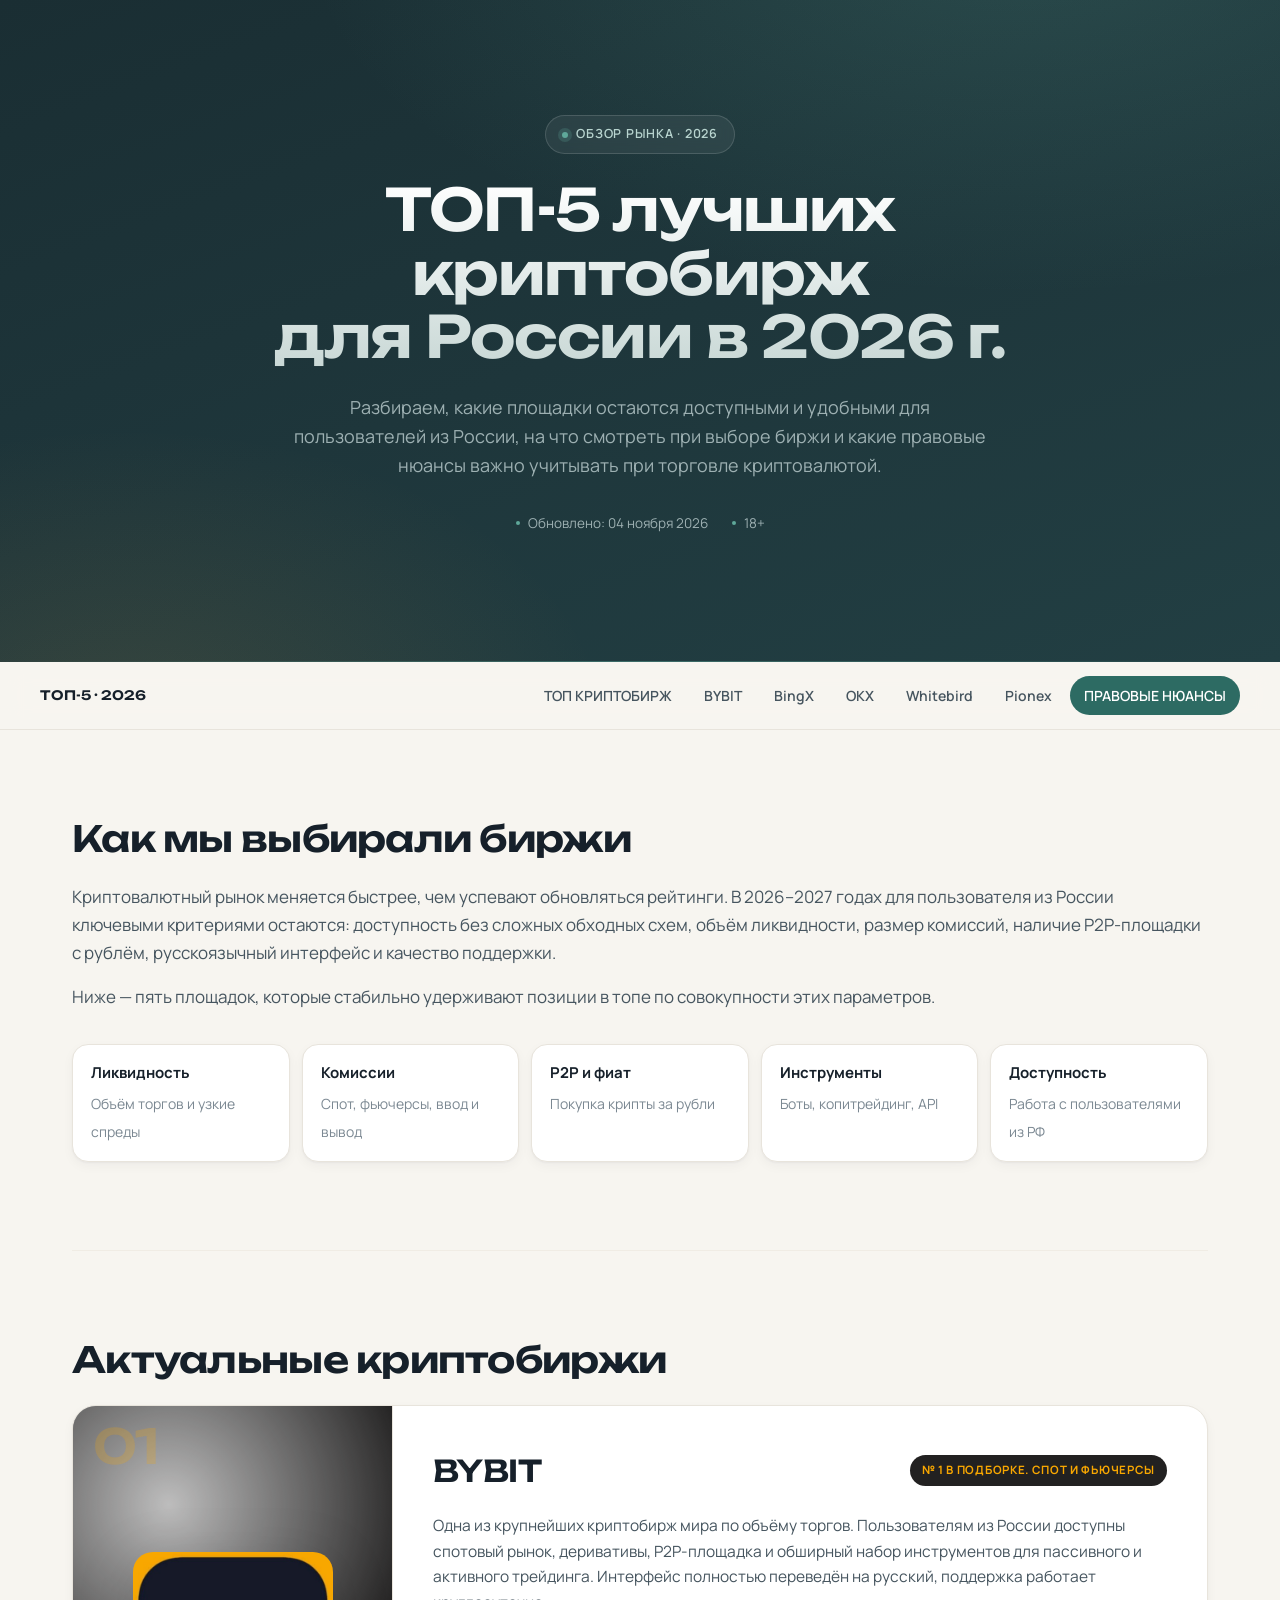
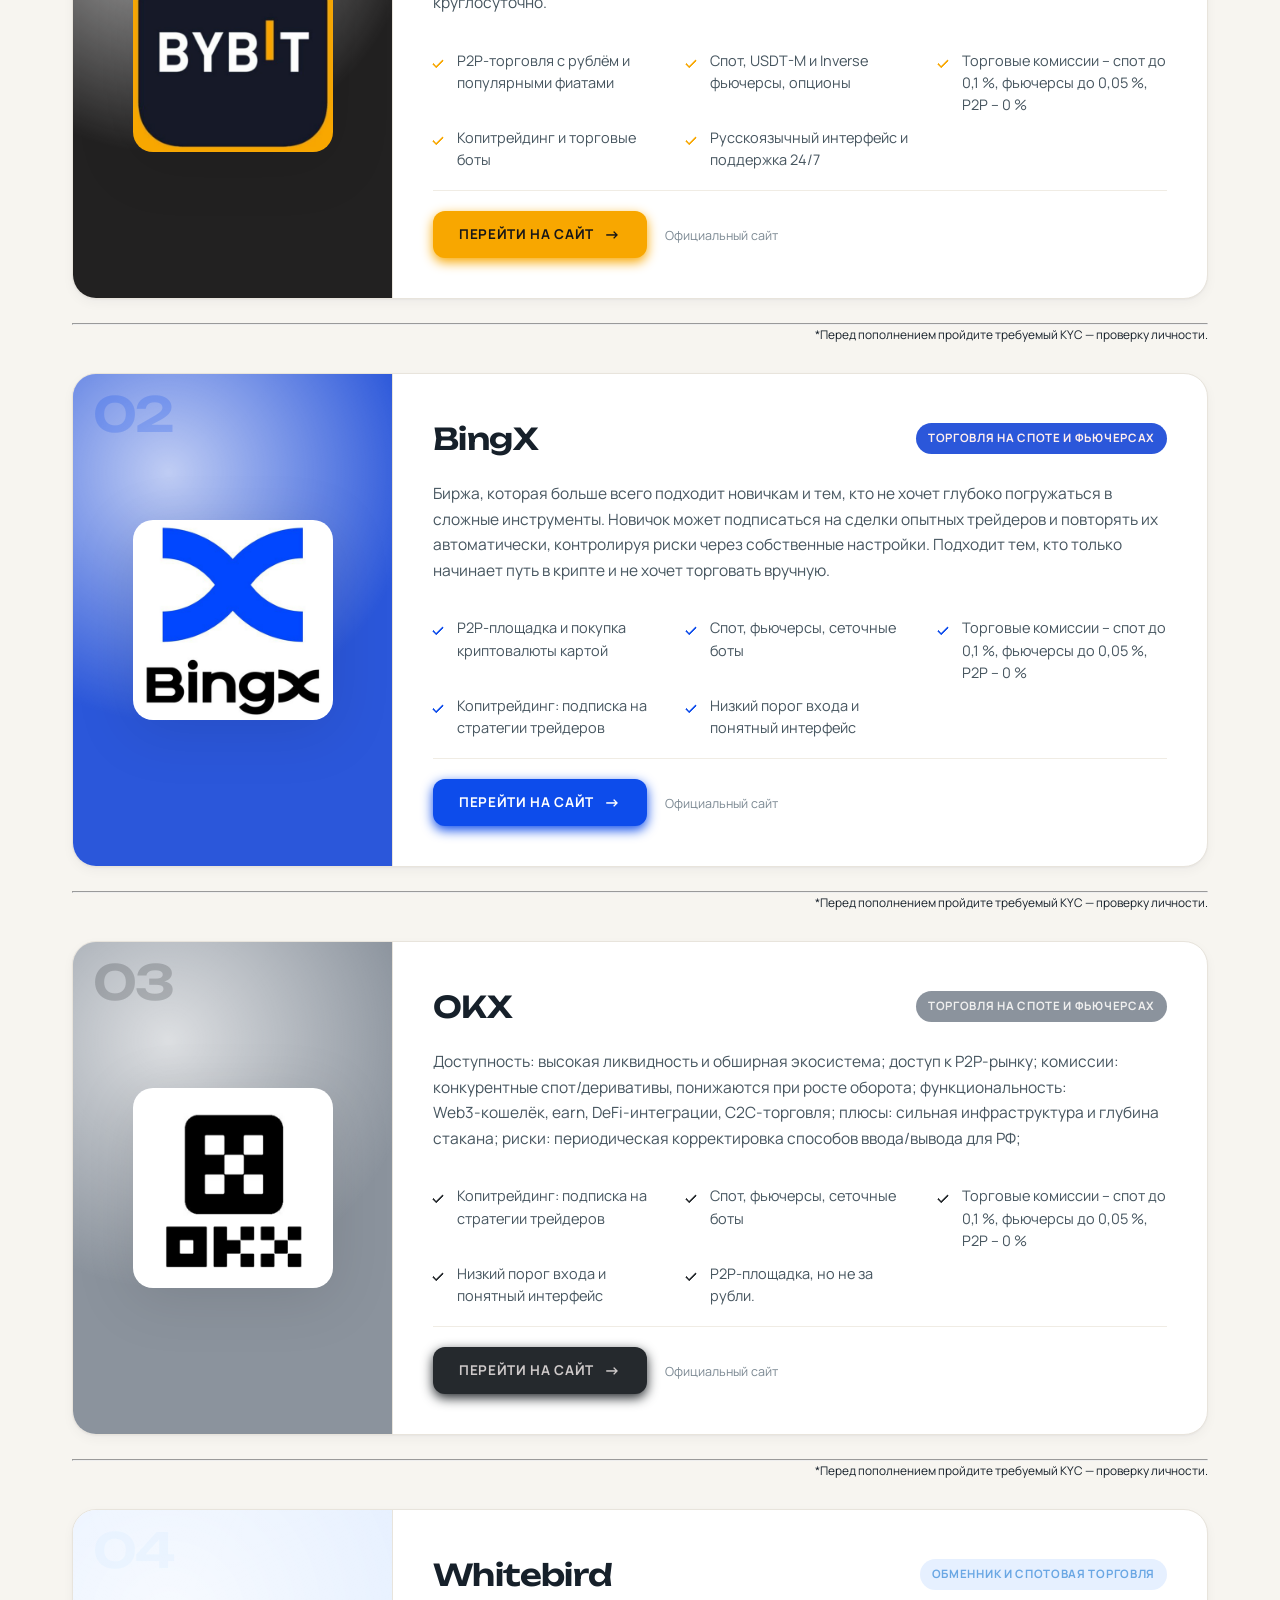
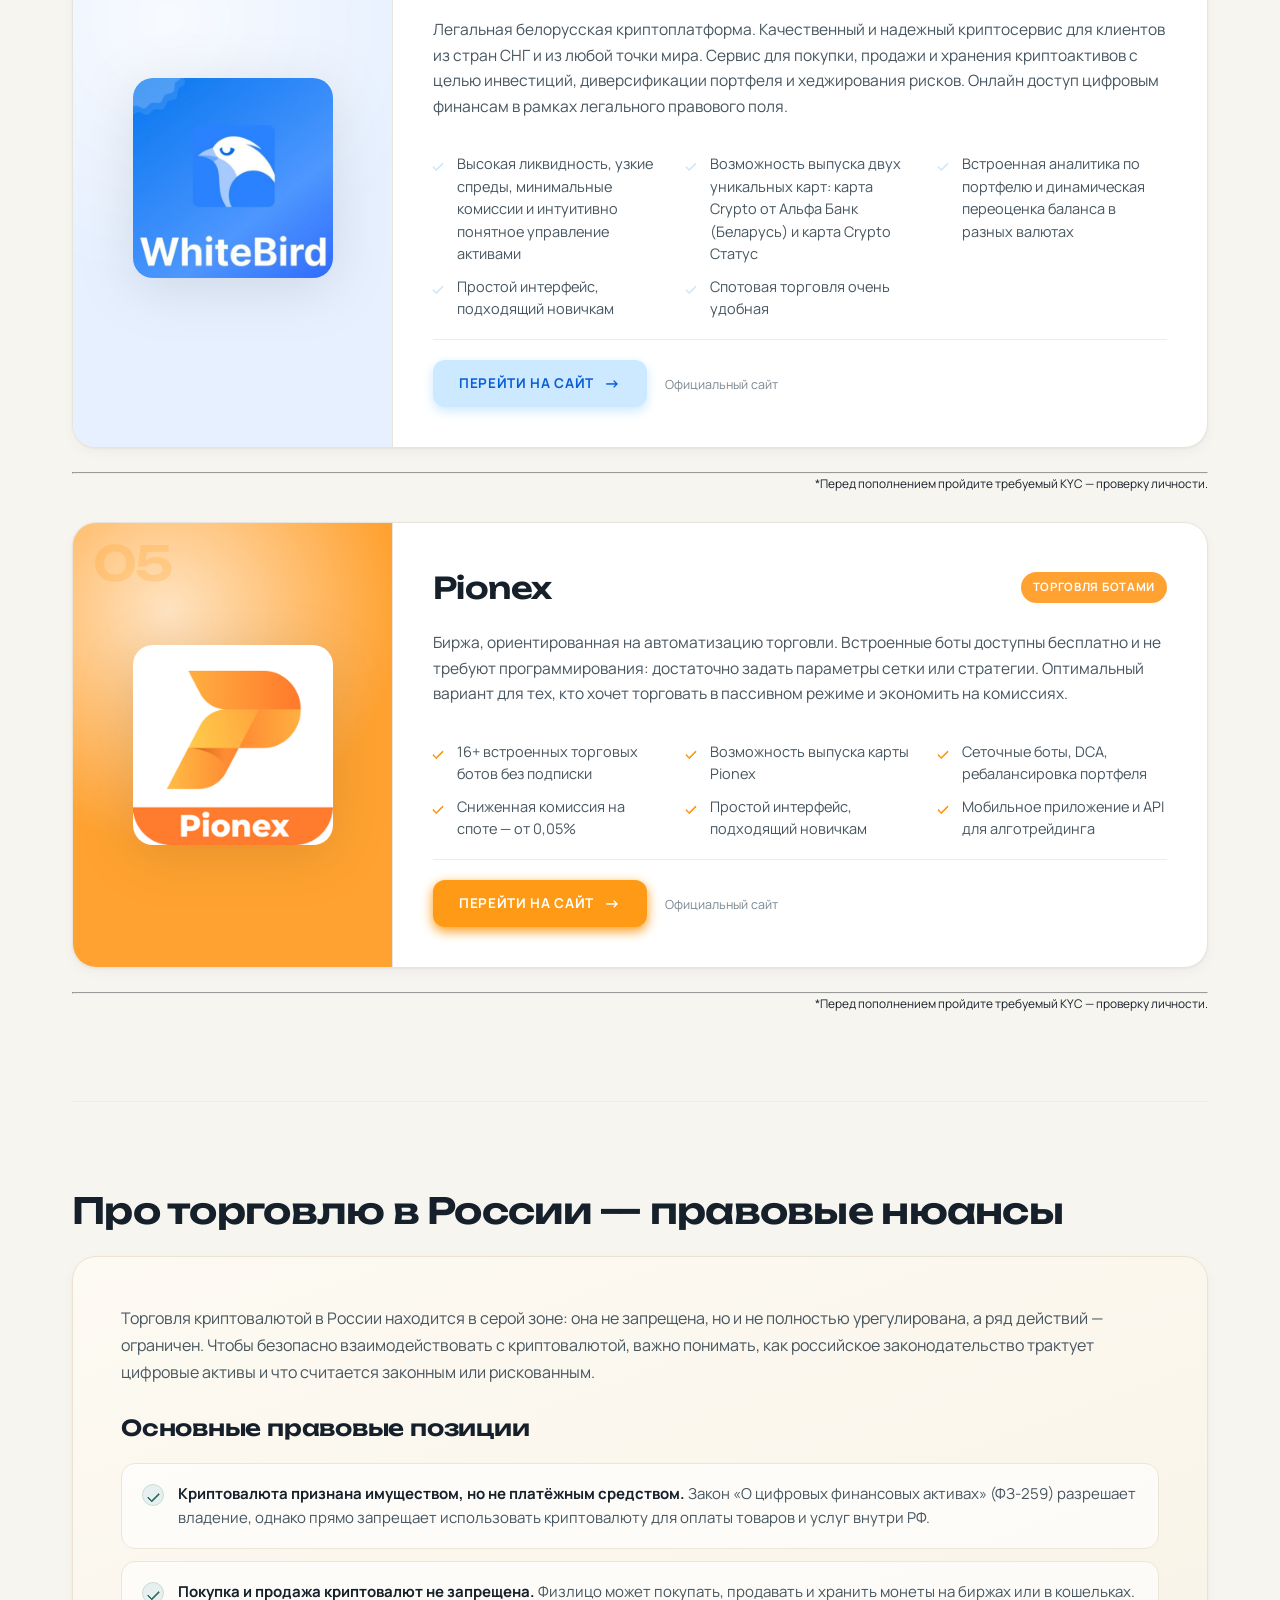
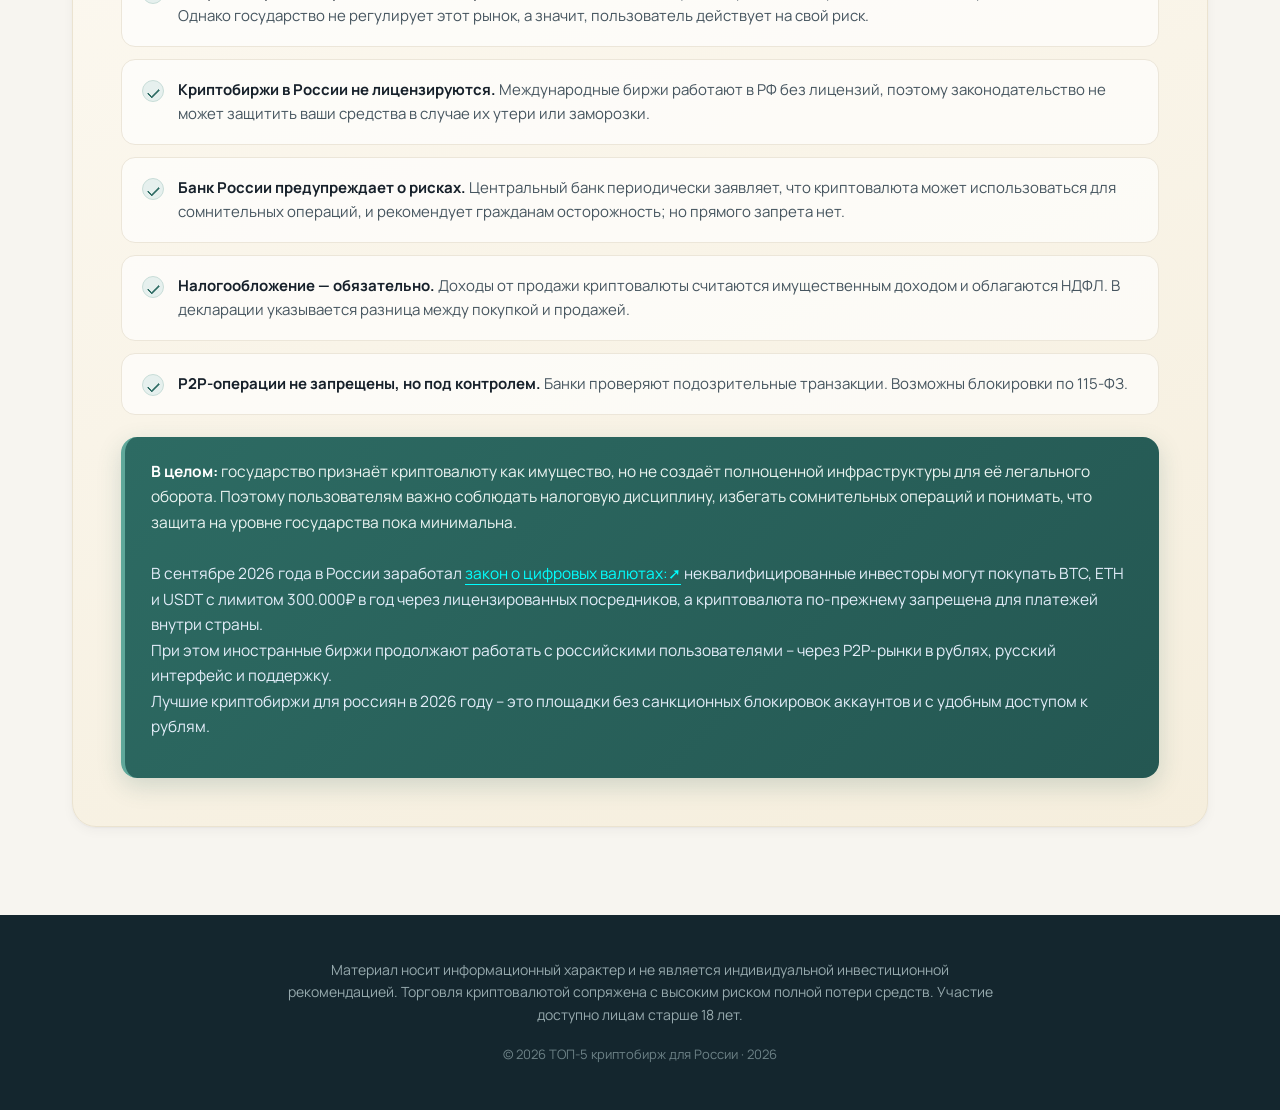
==== commit d54e0528: "fix html" ====
--- a/index.html
+++ b/index.html
@@ -9,7 +9,7 @@
     <meta name="theme-color" content="#1a2e33" />
 
     <!-- ======================= БАЗОВЫЕ SEO-МЕТАТЕГИ ======================= -->
-    <title>ТОП лучших криптобирж для России в 2026г</title>
+    <title>ТОП-5 лучших криптобирж для России в 2026г.</title>
     <meta
       name="description"
       content="Обзор актуальных криптобирж для пользователей из России в 2026–2027 годах: BYBIT, BingX, OKX, Whitebird, Pionex. Условия, комиссии, возможности и правовые нюансы торговли криптовалютой в РФ."
@@ -19,10 +19,11 @@
       content="криптобиржи для России, BYBIT для россиян, BingX, OKX, Whitebird, Pionex, P2P криптовалюта рубли, торговля криптовалютой в России, правовые нюансы криптовалют"
     />
     <meta name="author" content="akezhev" />
-    <link rel="canonical" href="https://github.com/akezhev/Crypto-Review" />
+    <!-- ✅ ИСПРАВЛЕНО: canonical теперь указывает на живой сайт, а не на репозиторий -->
+    <link rel="canonical" href="https://akezhev.github.io/Crypto-Review/" />
 
     <!-- ======================== Яндекс =============================== -->
-    <meta name="yandex-verification" content="6fc8ce5b889b27c7" />
+    <meta name="yandex-verification" content="218ecb6cb4e6238c" />
 
     <!-- ======================= ИНДЕКСАЦИЯ ======================= -->
     <meta
@@ -36,7 +37,7 @@
     <meta property="og:type" content="article" />
     <meta
       property="og:title"
-      content="ТОП лучших криптобирж для России в 2026–2027 гг."
+      content="ТОП-5 лучших криптобирж для России в 2026–2027 гг."
     />
     <meta
       property="og:description"
@@ -44,12 +45,13 @@
     />
     <meta
       property="og:url"
-      content="https://github.com/akezhev/Crypto-Review"
+      content="https://akezhev.github.io/Crypto-Review/"
     />
     <meta
       property="og:image"
-      content="https://github.com/akezhev/Crypto-Review/images/og-preview.png"
-    />
+      content="https://akezhev.github.io/Crypto-Review/images/og-preview.png"
+    />
+    <meta property="og:image:type" content="image/png" />
     <meta property="og:image:width" content="1200" />
     <meta property="og:image:height" content="630" />
     <meta
@@ -64,7 +66,7 @@
     />
     <meta
       property="article:modified_time"
-      content="2026-10-30T08:00:00+03:00"
+      content="2026-11-04T08:00:00+03:00"
     />
     <meta property="article:author" content="akezhev" />
     <meta property="article:section" content="Криптовалюты" />
@@ -73,7 +75,7 @@
     <meta name="twitter:card" content="summary_large_image" />
     <meta
       name="twitter:title"
-      content="ТОП-10 лучших криптобирж для России в 2026–2027 гг."
+      content="ТОП-5 лучших криптобирж для России в 2026–2027 гг."
     />
     <meta
       name="twitter:description"
@@ -81,11 +83,11 @@
     />
     <meta
       name="twitter:image"
-      content="https://github.com/akezhev/Crypto-Review/images/og-preview.png"
+      content="https://akezhev.github.io/Crypto-Review/images/og-preview.png"
     />
     <meta
       name="twitter:image:alt"
-      content="ТОП-5 криптобирж для России в 2026г"
+      content="ТОП-5 криптобирж для России в 2026–2027 гг."
     />
 
     <!-- ======================= МИКРОРАЗМЕТКА SCHEMA.ORG ======================= -->
@@ -93,29 +95,29 @@
       {
         "@context": "https://schema.org",
         "@type": "Article",
-        "headline": "ТОП-10 лучших криптобирж для России в 2026–2027 гг.",
-        "description": "Обзор актуальных криптобирж для пользователей из России: BYBIT, BingX, Pionex. Правовые нюансы торговли криптовалютой.",
+        "headline": "ТОП-5 лучших криптобирж для России в 2026–2027 гг.",
+        "description": "Обзор актуальных криптобирж для пользователей из России: BYBIT, BingX, OKX, Whitebird, Pionex. Правовые нюансы торговли криптовалютой.",
         "image": [
-          "https://github.com/akezhev/Crypto-Review/images/og-preview.png"
+          "https://akezhev.github.io/Crypto-Review/images/og-preview.png"
         ],
         "author": {
           "@type": "Person",
           "name": "akezhev",
-          "url": "https://github.com/akezhev/Crypto-Review"
+          "url": "https://akezhev.github.io/Crypto-Review/"
         },
         "publisher": {
           "@type": "Organization",
-          "name": "ТОП-10 криптобирж · 2026–2027",
+          "name": "ТОП-5 криптобирж · 2026–2027",
           "logo": {
             "@type": "ImageObject",
-            "url": "https://github.com/akezhev/Crypto-Review/images/logo.png"
+            "url": "https://akezhev.github.io/Crypto-Review/images/logo.png"
           }
         },
         "datePublished": "2026-10-30",
-        "dateModified": "2026-10-30",
+        "dateModified": "2026-11-04",
         "inLanguage": "ru",
         "articleSection": "Криптовалюты",
-        "keywords": "криптобиржи для России, BYBIT, BingX, Pionex, P2P, правовые нюансы"
+        "keywords": "криптобиржи для России, BYBIT, BingX, OKX, Whitebird, Pionex, P2P, правовые нюансы"
       }
     </script>
 
@@ -140,11 +142,11 @@
     <!-- ================= HERO ================= -->
     <header class="hero">
       <div class="container hero__inner">
-        <span class="badge">Обзор рынка · 2026–2027</span>
+        <span class="badge">Обзор рынка · 2026</span>
 
         <h1 class="hero__title">
-          ТОП лучших криптобирж<br />
-          для России в 2026–2027&nbsp;гг.
+          ТОП-5 лучших криптобирж<br />
+          для России в 2026&nbsp;г.
         </h1>
 
         <p class="hero__lead">
@@ -163,9 +165,9 @@
     <!-- ================= NAV ================= -->
     <nav class="topnav" aria-label="Навигация по статье">
       <div class="container topnav__inner">
-        <span class="topnav__title">ТОП-5 · 2026г</span>
+        <span class="topnav__title">ТОП-5 · 2026</span>
         <ul class="topnav__list">
-          <li><a href="#intro">ТОП КРИПТОБИРЖ :</a></li>
+          <li><a href="#intro">ТОП КРИПТОБИРЖ</a></li>
           <li><a href="#bybit">BYBIT</a></li>
           <li><a href="#bingx">BingX</a></li>
           <li><a href="#okx">OKX</a></li>
@@ -234,7 +236,7 @@
               <span class="exchange__num" aria-hidden="true">01</span>
               <img
                 src="images/bybit.png"
-                alt="Лого BYBIT"
+                alt="Логотип криптобиржи BYBIT"
                 loading="lazy"
                 width="480"
                 height="480"
@@ -247,7 +249,7 @@
             <div class="exchange__body">
               <div class="exchange__head">
                 <h3 class="exchange__title">BYBIT</h3>
-                <span class="tag">№ 1 в подборке. Cпот и фьючеры</span>
+                <span class="tag">№ 1 в подборке. Спот и фьючерсы</span>
               </div>
 
               <p class="exchange__desc">
@@ -272,7 +274,7 @@
               <div class="exchange__footer">
                 <a
                   class="btn"
-                  href="#"
+                  href="https://www.bybit.com/invite?ref=460JR2&medium=referral&utm_campaign=evergreen&share_to=link"
                   data-ref="bybit"
                   target="_blank"
                   rel="noopener noreferrer nofollow sponsored"
@@ -314,7 +316,7 @@
               <span class="exchange__num" aria-hidden="true">02</span>
               <img
                 src="images/bingx.png"
-                alt="Лого BingX"
+                alt="Логотип криптобиржи BingX"
                 loading="lazy"
                 width="480"
                 height="480"
@@ -353,7 +355,7 @@
               <div class="exchange__footer">
                 <a
                   class="btn"
-                  href="#"
+                  href="https://bingxdao.com/invite/PMY2YU/"
                   data-ref="bingx"
                   target="_blank"
                   rel="noopener noreferrer nofollow sponsored"
@@ -395,7 +397,7 @@
               <span class="exchange__num" aria-hidden="true">03</span>
               <img
                 src="images/okx.png"
-                alt="Лого OKX"
+                alt="Логотип криптобиржи OKX"
                 loading="lazy"
                 width="480"
                 height="480"
@@ -432,7 +434,7 @@
               <div class="exchange__footer">
                 <a
                   class="btn"
-                  href="#"
+                  href="https://www.okx.com/ru/download?pageSource=referral&channelId=vcrypto&first_ref=cryptop.online&deeplink=okx%3A%2F%2Fminiapp%3Fappid%3Dreferral%26pageurl%3D%252Freferral%252Fhome%26dragToDismiss%3D1%26requireauth%3D1%26openMiniProgramStyle%3D1"
                   data-ref="okx"
                   target="_blank"
                   rel="noopener noreferrer nofollow sponsored"
@@ -474,7 +476,7 @@
               <span class="exchange__num" aria-hidden="true">04</span>
               <img
                 src="images/whitebird.png"
-                alt="Лого Whitebird"
+                alt="Логотип криптобиржи Whitebird"
                 loading="lazy"
                 width="480"
                 height="480"
@@ -519,7 +521,7 @@
               <div class="exchange__footer">
                 <a
                   class="btn"
-                  href="#"
+                  href="https://whitebird.io/signup?refid=DoiV8rdtBWJiGQ"
                   data-ref="whitebird"
                   target="_blank"
                   rel="noopener noreferrer nofollow sponsored"
@@ -561,7 +563,7 @@
               <span class="exchange__num" aria-hidden="true">05</span>
               <img
                 src="images/pionex.png"
-                alt="Лого Pionex"
+                alt="Логотип криптобиржи Pionex"
                 loading="lazy"
                 width="480"
                 height="480"
@@ -597,7 +599,7 @@
               <div class="exchange__footer">
                 <a
                   class="btn"
-                  href="#"
+                  href="https://accounts.pionex.com/ru/signUp?r=08uCq3BCqWP"
                   data-ref="pionex"
                   target="_blank"
                   rel="noopener noreferrer nofollow sponsored"
